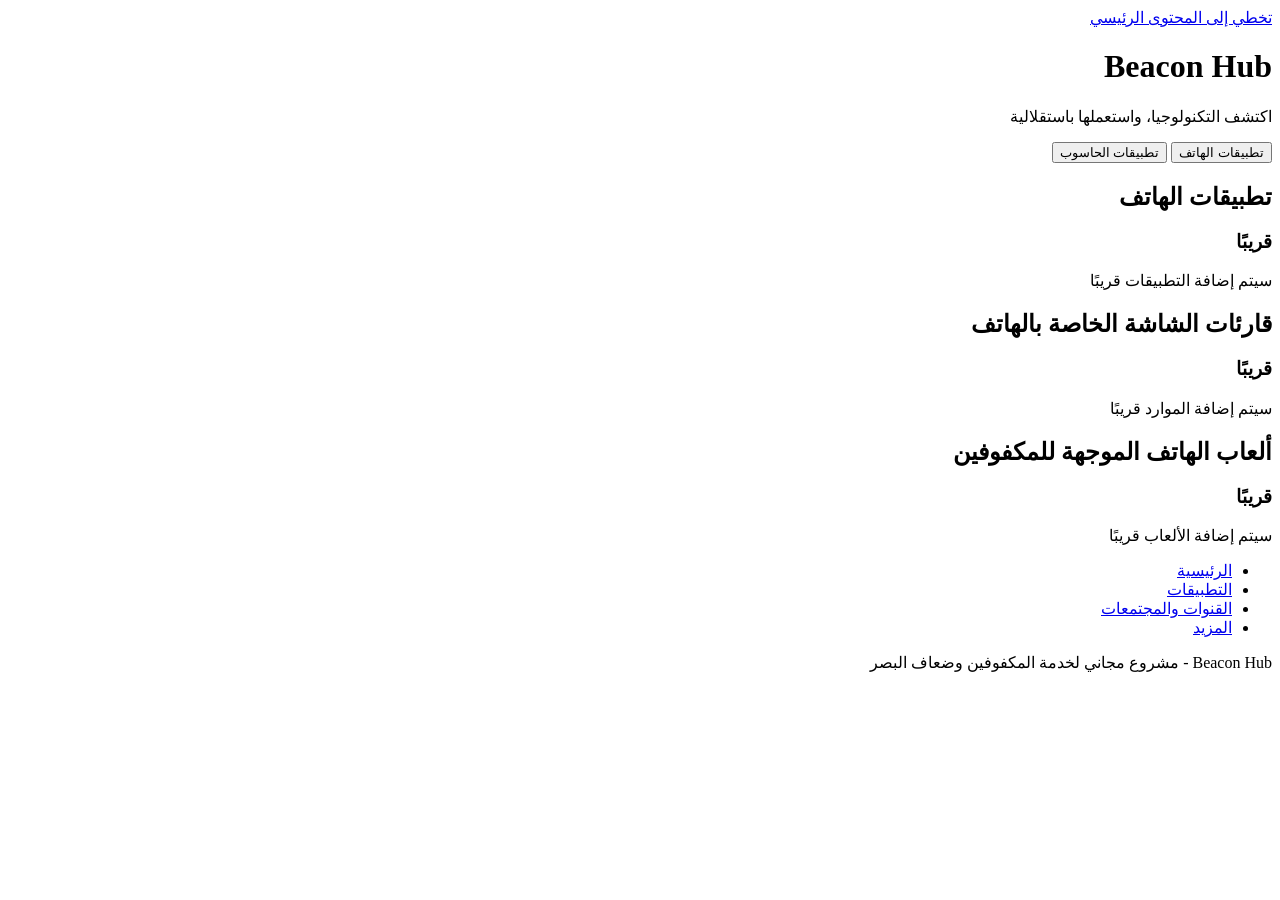
==== apps.html @ 171c3d05 "Add files via upload" ====
<!DOCTYPE html>
<html lang="ar" dir="rtl">
<head>
  <meta charset="UTF-8">
  <meta name="viewport" content="width=device-width, initial-scale=1.0">
  <title>Beacon Hub - التطبيقات</title>
  <link rel="stylesheet" href="css/style.css">
</head>
<body>
  <a href="#main-content" class="skip-link">تخطي إلى المحتوى الرئيسي</a>

  <header class="site-header" role="banner">
    <div class="header-inner">
      <div class="brand">
        <h1 class="site-title">Beacon Hub</h1>
        <p class="site-slogan">اكتشف التكنولوجيا، واستعملها باستقلالية</p>
      </div>
    </div>
  </header>

  <main id="main-content" class="main-content" role="main">
    <section class="tabs-section" aria-label="أقسام التطبيقات حسب الجهاز">
      <div class="tabs" role="tablist" aria-label="تطبيقات الهاتف أو الحاسوب">
        <button type="button" class="tab-btn is-active" role="tab" aria-selected="true" data-tab="phone">تطبيقات الهاتف</button>
        <button type="button" class="tab-btn" role="tab" aria-selected="false" data-tab="pc">تطبيقات الحاسوب</button>
      </div>

      <div class="tab-panel is-active" role="tabpanel" data-tab-panel="phone" aria-labelledby="phone-tab">
        <section class="content-block" aria-labelledby="phone-apps-list-title">
          <header class="block-header">
            <h2 id="phone-apps-list-title" class="block-title">تطبيقات الهاتف</h2>
          </header>
          <div class="card-list" role="list">
            <article class="card" role="listitem">
              <h3 class="card-title">قريبًا</h3>
              <p class="card-text">سيتم إضافة التطبيقات قريبًا</p>
            </article>
          </div>
        </section>

        <section class="content-block" aria-labelledby="phone-sr-title">
          <header class="block-header">
            <h2 id="phone-sr-title" class="block-title">قارئات الشاشة الخاصة بالهاتف</h2>
          </header>
          <div class="card-list" role="list">
            <article class="card" role="listitem">
              <h3 class="card-title">قريبًا</h3>
              <p class="card-text">سيتم إضافة الموارد قريبًا</p>
            </article>
          </div>
        </section>

        <section class="content-block" aria-labelledby="phone-games-list-title">
          <header class="block-header">
            <h2 id="phone-games-list-title" class="block-title">ألعاب الهاتف الموجهة للمكفوفين</h2>
          </header>
          <div class="card-list" role="list">
            <article class="card" role="listitem">
              <h3 class="card-title">قريبًا</h3>
              <p class="card-text">سيتم إضافة الألعاب قريبًا</p>
            </article>
          </div>
        </section>
      </div>

      <div class="tab-panel" role="tabpanel" data-tab-panel="pc" aria-labelledby="pc-tab" hidden>
        <section class="content-block" aria-labelledby="pc-apps-list-title">
          <header class="block-header">
            <h2 id="pc-apps-list-title" class="block-title">تطبيقات الحاسوب</h2>
          </header>
          <div class="card-list" role="list">
            <article class="card" role="listitem">
              <h3 class="card-title">قريبًا</h3>
              <p class="card-text">سيتم إضافة التطبيقات قريبًا</p>
            </article>
          </div>
        </section>

        <section class="content-block" aria-labelledby="pc-sr-title">
          <header class="block-header">
            <h2 id="pc-sr-title" class="block-title">قارئات الشاشة الخاصة بالحاسوب</h2>
          </header>
          <div class="card-list" role="list">
            <article class="card" role="listitem">
              <h3 class="card-title">قريبًا</h3>
              <p class="card-text">سيتم إضافة الموارد قريبًا</p>
            </article>
          </div>
        </section>

        <section class="content-block" aria-labelledby="pc-games-list-title">
          <header class="block-header">
            <h2 id="pc-games-list-title" class="block-title">ألعاب الحاسوب الموجهة للمكفوفين</h2>
          </header>
          <div class="card-list" role="list">
            <article class="card" role="listitem">
              <h3 class="card-title">قريبًا</h3>
              <p class="card-text">سيتم إضافة الألعاب قريبًا</p>
            </article>
          </div>
        </section>
      </div>
    </section>
  </main>

  <nav class="bottom-nav" role="navigation" aria-label="التنقل الرئيسي السفلي">
    <ul class="bottom-nav-list">
      <li class="bottom-nav-item">
        <a href="index.html" class="bottom-nav-link">
          <span class="bottom-nav-text">الرئيسية</span>
        </a>
      </li>
      <li class="bottom-nav-item">
        <a href="apps.html" class="bottom-nav-link is-active" aria-current="page">
          <span class="bottom-nav-text">التطبيقات</span>
        </a>
      </li>
      <li class="bottom-nav-item">
        <a href="channels.html" class="bottom-nav-link">
          <span class="bottom-nav-text">القنوات والمجتمعات</span>
        </a>
      </li>
      <li class="bottom-nav-item">
        <a href="more.html" class="bottom-nav-link">
          <span class="bottom-nav-text">المزيد</span>
        </a>
      </li>
    </ul>
  </nav>

  <footer class="site-footer" role="contentinfo">
    <div class="footer-inner">
      <p class="footer-text">Beacon Hub - مشروع مجاني لخدمة المكفوفين وضعاف البصر</p>
    </div>
  </footer>

  <script src="js/app.js"></script>
</body>
</html>
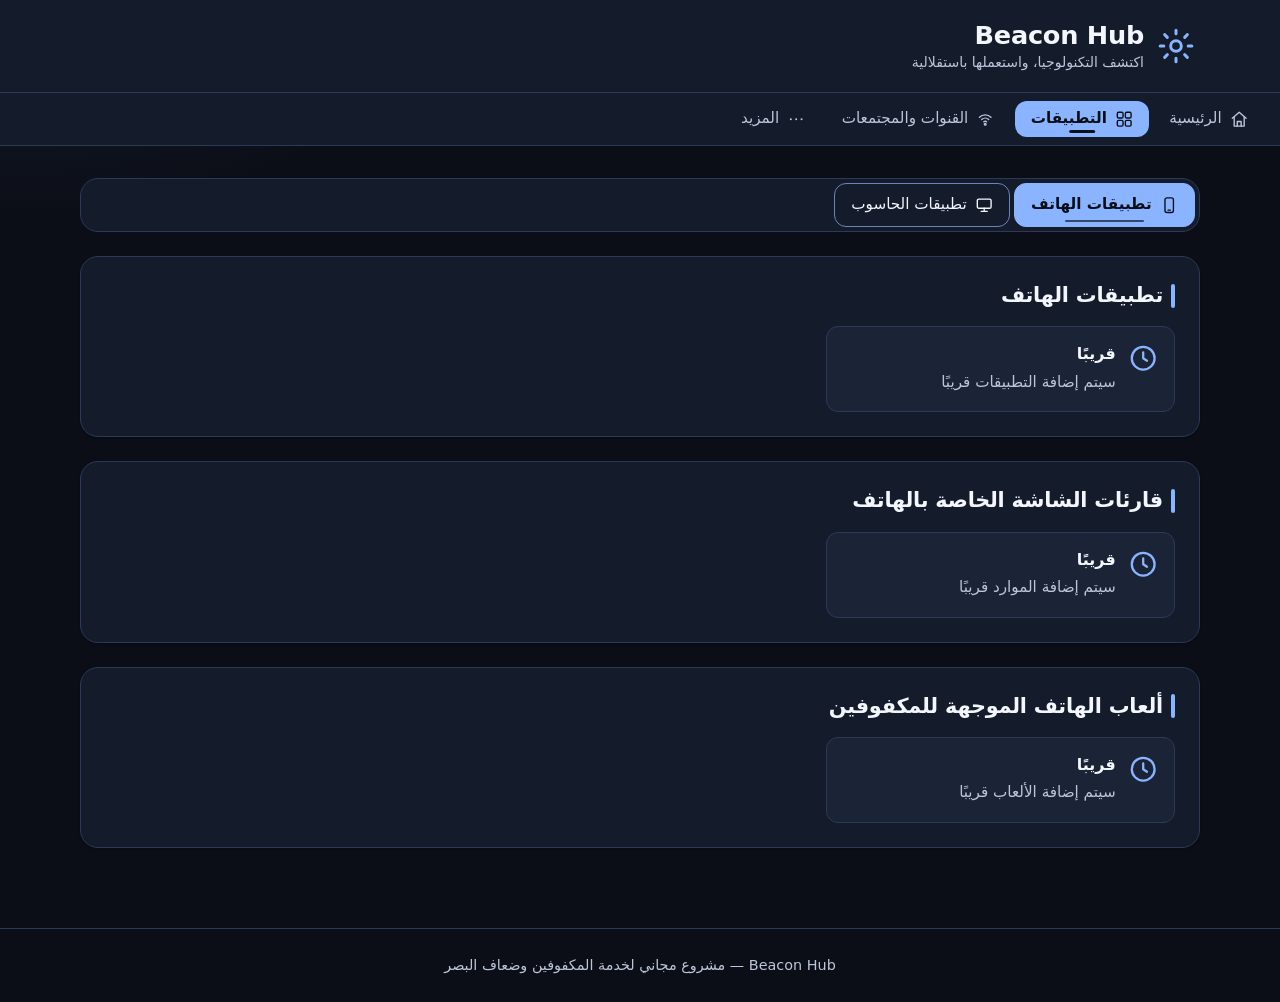
==== commit 23558e62: "Improve design and accessibility" ====
--- a/apps.html
+++ b/apps.html
@@ -3,134 +3,208 @@
 <head>
   <meta charset="UTF-8">
   <meta name="viewport" content="width=device-width, initial-scale=1.0">
+  <meta name="description" content="دليل تطبيقات الهاتف والحاسوب وقارئات الشاشة والألعاب الصوتية الموجهة للمكفوفين وضعاف البصر.">
+  <meta name="theme-color" content="#0b0e17">
   <title>Beacon Hub - التطبيقات</title>
   <link rel="stylesheet" href="css/style.css">
 </head>
 <body>
+  <svg class="icon-sprite" aria-hidden="true" focusable="false">
+    <symbol id="icon-beacon" viewBox="0 0 24 24">
+      <circle cx="12" cy="12" r="3.2"></circle>
+      <path d="M12 2.5v2.2M12 19.3v2.2M2.5 12h2.2M19.3 12h2.2M5.2 5.2l1.6 1.6M17.2 17.2l1.6 1.6M18.8 5.2l-1.6 1.6M6.8 17.2l-1.6 1.6"></path>
+    </symbol>
+    <symbol id="icon-home" viewBox="0 0 24 24">
+      <path d="M3 10.7 12 3l9 7.7"></path>
+      <path d="M5.5 9.5V21h13V9.5"></path>
+      <path d="M9.5 21v-6h5v6"></path>
+    </symbol>
+    <symbol id="icon-apps" viewBox="0 0 24 24">
+      <rect x="3" y="3" width="7.5" height="7.5" rx="1.8"></rect>
+      <rect x="13.5" y="3" width="7.5" height="7.5" rx="1.8"></rect>
+      <rect x="3" y="13.5" width="7.5" height="7.5" rx="1.8"></rect>
+      <rect x="13.5" y="13.5" width="7.5" height="7.5" rx="1.8"></rect>
+    </symbol>
+    <symbol id="icon-channels" viewBox="0 0 24 24">
+      <path d="M4.5 9.5a10.6 10.6 0 0 1 15 0"></path>
+      <path d="M7.5 12.5a6.4 6.4 0 0 1 9 0"></path>
+      <path d="M10.2 15.3a3 3 0 0 1 3.6 0"></path>
+      <circle cx="12" cy="18.6" r="1.1"></circle>
+    </symbol>
+    <symbol id="icon-more" viewBox="0 0 24 24">
+      <path d="M5 12h.01" stroke-width="2.6"></path>
+      <path d="M12 12h.01" stroke-width="2.6"></path>
+      <path d="M19 12h.01" stroke-width="2.6"></path>
+    </symbol>
+    <symbol id="icon-phone" viewBox="0 0 24 24">
+      <rect x="6.5" y="2.5" width="11" height="19" rx="2.5"></rect>
+      <path d="M10.5 18.5h3"></path>
+    </symbol>
+    <symbol id="icon-computer" viewBox="0 0 24 24">
+      <rect x="3" y="4" width="18" height="12" rx="2"></rect>
+      <path d="M8 20h8M12 16v4"></path>
+    </symbol>
+    <symbol id="icon-clock" viewBox="0 0 24 24">
+      <circle cx="12" cy="12" r="9"></circle>
+      <path d="M12 7.5V12l3 2"></path>
+    </symbol>
+  </svg>
+
   <a href="#main-content" class="skip-link">تخطي إلى المحتوى الرئيسي</a>
 
-  <header class="site-header" role="banner">
+  <header class="site-header">
     <div class="header-inner">
-      <div class="brand">
-        <h1 class="site-title">Beacon Hub</h1>
-        <p class="site-slogan">اكتشف التكنولوجيا، واستعملها باستقلالية</p>
-      </div>
+      <a class="brand" href="index.html">
+        <svg class="icon brand-icon" aria-hidden="true" focusable="false"><use href="#icon-beacon"></use></svg>
+        <span class="brand-text">
+          <h1 class="site-title">Beacon Hub</h1>
+          <span class="site-slogan">اكتشف التكنولوجيا، واستعملها باستقلالية</span>
+        </span>
+      </a>
     </div>
   </header>
 
-  <main id="main-content" class="main-content" role="main">
+  <nav class="primary-nav" aria-label="التنقل الرئيسي">
+    <ul class="nav-list">
+      <li class="nav-item">
+        <a href="index.html" class="nav-link">
+          <svg class="icon" aria-hidden="true" focusable="false"><use href="#icon-home"></use></svg>
+          <span class="nav-label">الرئيسية</span>
+        </a>
+      </li>
+      <li class="nav-item">
+        <a href="apps.html" class="nav-link is-active" aria-current="page">
+          <svg class="icon" aria-hidden="true" focusable="false"><use href="#icon-apps"></use></svg>
+          <span class="nav-label">التطبيقات</span>
+        </a>
+      </li>
+      <li class="nav-item">
+        <a href="channels.html" class="nav-link">
+          <svg class="icon" aria-hidden="true" focusable="false"><use href="#icon-channels"></use></svg>
+          <span class="nav-label">القنوات والمجتمعات</span>
+        </a>
+      </li>
+      <li class="nav-item">
+        <a href="more.html" class="nav-link">
+          <svg class="icon" aria-hidden="true" focusable="false"><use href="#icon-more"></use></svg>
+          <span class="nav-label">المزيد</span>
+        </a>
+      </li>
+    </ul>
+  </nav>
+
+  <main id="main-content" class="main-content" tabindex="-1">
     <section class="tabs-section" aria-label="أقسام التطبيقات حسب الجهاز">
-      <div class="tabs" role="tablist" aria-label="تطبيقات الهاتف أو الحاسوب">
-        <button type="button" class="tab-btn is-active" role="tab" aria-selected="true" data-tab="phone">تطبيقات الهاتف</button>
-        <button type="button" class="tab-btn" role="tab" aria-selected="false" data-tab="pc">تطبيقات الحاسوب</button>
+      <div class="segmented" role="tablist" aria-label="اختيار نوع الجهاز">
+        <button type="button" class="segmented-btn" role="tab" id="tab-phone" aria-selected="true" aria-controls="panel-phone" tabindex="0">
+          <svg class="icon" aria-hidden="true" focusable="false"><use href="#icon-phone"></use></svg>
+          <span>تطبيقات الهاتف</span>
+        </button>
+        <button type="button" class="segmented-btn" role="tab" id="tab-pc" aria-selected="false" aria-controls="panel-pc" tabindex="-1">
+          <svg class="icon" aria-hidden="true" focusable="false"><use href="#icon-computer"></use></svg>
+          <span>تطبيقات الحاسوب</span>
+        </button>
       </div>
 
-      <div class="tab-panel is-active" role="tabpanel" data-tab-panel="phone" aria-labelledby="phone-tab">
+      <div class="tab-panel" role="tabpanel" id="panel-phone" aria-labelledby="tab-phone" tabindex="0">
         <section class="content-block" aria-labelledby="phone-apps-list-title">
           <header class="block-header">
             <h2 id="phone-apps-list-title" class="block-title">تطبيقات الهاتف</h2>
           </header>
-          <div class="card-list" role="list">
-            <article class="card" role="listitem">
-              <h3 class="card-title">قريبًا</h3>
-              <p class="card-text">سيتم إضافة التطبيقات قريبًا</p>
-            </article>
-          </div>
+          <ul class="card-list">
+            <li class="card empty-state">
+              <svg class="icon icon--lg empty-icon" aria-hidden="true" focusable="false"><use href="#icon-clock"></use></svg>
+              <div class="empty-body">
+                <h3 class="card-title">قريبًا</h3>
+                <p class="card-text">سيتم إضافة التطبيقات قريبًا</p>
+              </div>
+            </li>
+          </ul>
         </section>
 
         <section class="content-block" aria-labelledby="phone-sr-title">
           <header class="block-header">
             <h2 id="phone-sr-title" class="block-title">قارئات الشاشة الخاصة بالهاتف</h2>
           </header>
-          <div class="card-list" role="list">
-            <article class="card" role="listitem">
-              <h3 class="card-title">قريبًا</h3>
-              <p class="card-text">سيتم إضافة الموارد قريبًا</p>
-            </article>
-          </div>
+          <ul class="card-list">
+            <li class="card empty-state">
+              <svg class="icon icon--lg empty-icon" aria-hidden="true" focusable="false"><use href="#icon-clock"></use></svg>
+              <div class="empty-body">
+                <h3 class="card-title">قريبًا</h3>
+                <p class="card-text">سيتم إضافة الموارد قريبًا</p>
+              </div>
+            </li>
+          </ul>
         </section>
 
         <section class="content-block" aria-labelledby="phone-games-list-title">
           <header class="block-header">
             <h2 id="phone-games-list-title" class="block-title">ألعاب الهاتف الموجهة للمكفوفين</h2>
           </header>
-          <div class="card-list" role="list">
-            <article class="card" role="listitem">
-              <h3 class="card-title">قريبًا</h3>
-              <p class="card-text">سيتم إضافة الألعاب قريبًا</p>
-            </article>
-          </div>
+          <ul class="card-list">
+            <li class="card empty-state">
+              <svg class="icon icon--lg empty-icon" aria-hidden="true" focusable="false"><use href="#icon-clock"></use></svg>
+              <div class="empty-body">
+                <h3 class="card-title">قريبًا</h3>
+                <p class="card-text">سيتم إضافة الألعاب قريبًا</p>
+              </div>
+            </li>
+          </ul>
         </section>
       </div>
 
-      <div class="tab-panel" role="tabpanel" data-tab-panel="pc" aria-labelledby="pc-tab" hidden>
+      <div class="tab-panel" role="tabpanel" id="panel-pc" aria-labelledby="tab-pc" tabindex="0" hidden>
         <section class="content-block" aria-labelledby="pc-apps-list-title">
           <header class="block-header">
             <h2 id="pc-apps-list-title" class="block-title">تطبيقات الحاسوب</h2>
           </header>
-          <div class="card-list" role="list">
-            <article class="card" role="listitem">
-              <h3 class="card-title">قريبًا</h3>
-              <p class="card-text">سيتم إضافة التطبيقات قريبًا</p>
-            </article>
-          </div>
+          <ul class="card-list">
+            <li class="card empty-state">
+              <svg class="icon icon--lg empty-icon" aria-hidden="true" focusable="false"><use href="#icon-clock"></use></svg>
+              <div class="empty-body">
+                <h3 class="card-title">قريبًا</h3>
+                <p class="card-text">سيتم إضافة التطبيقات قريبًا</p>
+              </div>
+            </li>
+          </ul>
         </section>
 
         <section class="content-block" aria-labelledby="pc-sr-title">
           <header class="block-header">
             <h2 id="pc-sr-title" class="block-title">قارئات الشاشة الخاصة بالحاسوب</h2>
           </header>
-          <div class="card-list" role="list">
-            <article class="card" role="listitem">
-              <h3 class="card-title">قريبًا</h3>
-              <p class="card-text">سيتم إضافة الموارد قريبًا</p>
-            </article>
-          </div>
+          <ul class="card-list">
+            <li class="card empty-state">
+              <svg class="icon icon--lg empty-icon" aria-hidden="true" focusable="false"><use href="#icon-clock"></use></svg>
+              <div class="empty-body">
+                <h3 class="card-title">قريبًا</h3>
+                <p class="card-text">سيتم إضافة الموارد قريبًا</p>
+              </div>
+            </li>
+          </ul>
         </section>
 
         <section class="content-block" aria-labelledby="pc-games-list-title">
           <header class="block-header">
             <h2 id="pc-games-list-title" class="block-title">ألعاب الحاسوب الموجهة للمكفوفين</h2>
           </header>
-          <div class="card-list" role="list">
-            <article class="card" role="listitem">
-              <h3 class="card-title">قريبًا</h3>
-              <p class="card-text">سيتم إضافة الألعاب قريبًا</p>
-            </article>
-          </div>
+          <ul class="card-list">
+            <li class="card empty-state">
+              <svg class="icon icon--lg empty-icon" aria-hidden="true" focusable="false"><use href="#icon-clock"></use></svg>
+              <div class="empty-body">
+                <h3 class="card-title">قريبًا</h3>
+                <p class="card-text">سيتم إضافة الألعاب قريبًا</p>
+              </div>
+            </li>
+          </ul>
         </section>
       </div>
     </section>
   </main>
 
-  <nav class="bottom-nav" role="navigation" aria-label="التنقل الرئيسي السفلي">
-    <ul class="bottom-nav-list">
-      <li class="bottom-nav-item">
-        <a href="index.html" class="bottom-nav-link">
-          <span class="bottom-nav-text">الرئيسية</span>
-        </a>
-      </li>
-      <li class="bottom-nav-item">
-        <a href="apps.html" class="bottom-nav-link is-active" aria-current="page">
-          <span class="bottom-nav-text">التطبيقات</span>
-        </a>
-      </li>
-      <li class="bottom-nav-item">
-        <a href="channels.html" class="bottom-nav-link">
-          <span class="bottom-nav-text">القنوات والمجتمعات</span>
-        </a>
-      </li>
-      <li class="bottom-nav-item">
-        <a href="more.html" class="bottom-nav-link">
-          <span class="bottom-nav-text">المزيد</span>
-        </a>
-      </li>
-    </ul>
-  </nav>
-
-  <footer class="site-footer" role="contentinfo">
+  <footer class="site-footer">
     <div class="footer-inner">
-      <p class="footer-text">Beacon Hub - مشروع مجاني لخدمة المكفوفين وضعاف البصر</p>
+      <p class="footer-text">Beacon Hub — مشروع مجاني لخدمة المكفوفين وضعاف البصر</p>
     </div>
   </footer>
 
--- a/css/style.css
+++ b/css/style.css
@@ -0,0 +1,528 @@
+:root {
+  color-scheme: dark;
+
+  --color-bg: #0b0e17;
+  --color-surface: #141b2b;
+  --color-surface-raised: #1b2437;
+  --color-surface-hover: #243049;
+  --color-border: #2c3a57;
+  --color-border-strong: #6b83bd;
+  --color-text: #f3f6fc;
+  --color-text-muted: #bcc6da;
+  --color-accent: #8ab4ff;
+  --color-accent-hover: #a9c8ff;
+  --color-on-accent: #0a0e18;
+  --color-focus: #ffd166;
+
+  --radius-sm: 8px;
+  --radius-md: 12px;
+  --radius-lg: 18px;
+  --radius-pill: 999px;
+
+  --space-1: 0.25rem;
+  --space-2: 0.5rem;
+  --space-3: 0.75rem;
+  --space-4: 1rem;
+  --space-5: 1.5rem;
+  --space-6: 2rem;
+  --space-7: 3rem;
+
+  --shadow-sm: 0 1px 2px rgba(3, 6, 14, 0.35);
+  --shadow-md: 0 18px 40px rgba(3, 6, 14, 0.45);
+
+  --font-sans: system-ui, -apple-system, "Segoe UI", Tahoma, "Noto Sans Arabic", Arial, sans-serif;
+  --transition-fast: 150ms ease;
+}
+
+*,
+*::before,
+*::after {
+  box-sizing: border-box;
+}
+
+html {
+  font-size: 100%;
+  -webkit-text-size-adjust: 100%;
+}
+
+body {
+  margin: 0;
+  min-height: 100vh;
+  font-family: var(--font-sans);
+  color: var(--color-text);
+  line-height: 1.7;
+  background-color: var(--color-bg);
+  background-image:
+    radial-gradient(60rem 30rem at 100% -20%, rgba(84, 122, 196, 0.18), transparent 60%),
+    radial-gradient(50rem 25rem at 0% 0%, rgba(138, 180, 255, 0.08), transparent 55%);
+  background-repeat: no-repeat;
+  padding-bottom: calc(5.5rem + env(safe-area-inset-bottom));
+}
+
+button {
+  font: inherit;
+}
+
+[hidden] {
+  display: none !important;
+}
+
+.visually-hidden {
+  position: absolute !important;
+  width: 1px;
+  height: 1px;
+  padding: 0;
+  margin: -1px;
+  overflow: hidden;
+  clip: rect(0 0 0 0);
+  white-space: nowrap;
+  border: 0;
+}
+
+.icon-sprite {
+  position: absolute;
+  width: 0;
+  height: 0;
+  overflow: hidden;
+}
+
+.icon {
+  display: inline-block;
+  width: 1.15rem;
+  height: 1.15rem;
+  flex-shrink: 0;
+  fill: none;
+  stroke: currentColor;
+  stroke-width: 1.8;
+  stroke-linecap: round;
+  stroke-linejoin: round;
+}
+
+.icon--lg {
+  width: 1.9rem;
+  height: 1.9rem;
+}
+
+:focus-visible {
+  outline: 3px solid var(--color-focus);
+  outline-offset: 2px;
+  border-radius: var(--radius-sm);
+}
+
+main:focus,
+main:focus-visible {
+  outline: none;
+}
+
+.skip-link {
+  position: absolute;
+  inset-inline-start: var(--space-4);
+  top: -6rem;
+  z-index: 100;
+  padding: var(--space-2) var(--space-4);
+  border-radius: var(--radius-sm);
+  background: var(--color-focus);
+  color: var(--color-on-accent);
+  font-weight: 700;
+  text-decoration: none;
+  transition: top var(--transition-fast);
+}
+
+.skip-link:focus {
+  top: var(--space-4);
+}
+
+.site-header {
+  background: var(--color-surface);
+  border-bottom: 1px solid var(--color-border);
+}
+
+.header-inner,
+.nav-list,
+.main-content,
+.footer-inner {
+  width: 100%;
+  max-width: 72rem;
+  margin-inline: auto;
+}
+
+.header-inner {
+  padding: var(--space-4);
+}
+
+.brand {
+  display: inline-flex;
+  align-items: center;
+  gap: var(--space-3);
+  padding: var(--space-1);
+  border-radius: var(--radius-md);
+  color: inherit;
+  text-decoration: none;
+}
+
+.brand-icon {
+  width: 2.5rem;
+  height: 2.5rem;
+  color: var(--color-accent);
+}
+
+.brand-text {
+  display: flex;
+  flex-direction: column;
+  gap: 2px;
+}
+
+.site-title {
+  margin: 0;
+  font-size: clamp(1.25rem, 1rem + 1vw, 1.6rem);
+  line-height: 1.2;
+  letter-spacing: -0.01em;
+}
+
+.site-slogan {
+  color: var(--color-text-muted);
+  font-size: 0.875rem;
+  line-height: 1.4;
+}
+
+.primary-nav {
+  position: fixed;
+  inset-inline: 0;
+  bottom: 0;
+  z-index: 30;
+  background: rgba(20, 27, 43, 0.96);
+  border-top: 1px solid var(--color-border);
+  padding-bottom: env(safe-area-inset-bottom);
+  backdrop-filter: blur(12px);
+}
+
+.nav-list {
+  display: grid;
+  grid-template-columns: repeat(4, 1fr);
+  gap: var(--space-1);
+  margin: 0;
+  padding: var(--space-1) var(--space-2);
+  list-style: none;
+}
+
+.nav-item {
+  display: flex;
+}
+
+.nav-link {
+  position: relative;
+  flex: 1;
+  display: flex;
+  flex-direction: column;
+  align-items: center;
+  justify-content: center;
+  gap: 3px;
+  min-height: 3.5rem;
+  padding: var(--space-1) var(--space-2);
+  border-radius: var(--radius-md);
+  color: var(--color-text-muted);
+  font-size: 0.78rem;
+  line-height: 1.3;
+  text-align: center;
+  text-decoration: none;
+  transition: background-color var(--transition-fast), color var(--transition-fast);
+}
+
+.nav-link:hover {
+  background: var(--color-surface-hover);
+  color: var(--color-text);
+}
+
+.nav-link.is-active {
+  background: rgba(138, 180, 255, 0.14);
+  color: var(--color-accent);
+  font-weight: 700;
+}
+
+.nav-link.is-active::before {
+  content: "";
+  position: absolute;
+  bottom: 4px;
+  left: 50%;
+  width: 1.6rem;
+  height: 3px;
+  border-radius: var(--radius-pill);
+  background: currentColor;
+  transform: translateX(-50%);
+}
+
+.main-content {
+  display: flex;
+  flex-direction: column;
+  gap: var(--space-5);
+  padding: var(--space-5) var(--space-4);
+}
+
+.filter-bar {
+  width: 100%;
+}
+
+.tabs-section {
+  display: flex;
+  flex-direction: column;
+  gap: var(--space-5);
+}
+
+.tab-panel {
+  display: flex;
+  flex-direction: column;
+  gap: var(--space-5);
+}
+
+.segmented {
+  display: flex;
+  flex-wrap: wrap;
+  gap: var(--space-1);
+  padding: var(--space-1);
+  border: 1px solid var(--color-border);
+  border-radius: var(--radius-lg);
+  background: var(--color-surface);
+}
+
+.segmented-btn {
+  position: relative;
+  flex: 1 1 calc(50% - var(--space-1));
+  display: inline-flex;
+  align-items: center;
+  justify-content: center;
+  gap: var(--space-2);
+  min-height: 2.75rem;
+  padding: var(--space-2) var(--space-4);
+  border: 1px solid var(--color-border-strong);
+  border-radius: var(--radius-md);
+  background: transparent;
+  color: var(--color-text);
+  font-size: 0.95rem;
+  cursor: pointer;
+  transition: background-color var(--transition-fast), border-color var(--transition-fast), color var(--transition-fast);
+}
+
+.segmented-btn:hover {
+  background: var(--color-surface-hover);
+}
+
+.segmented-btn[aria-selected="true"],
+.segmented-btn[aria-pressed="true"] {
+  background: var(--color-accent);
+  border-color: var(--color-accent);
+  color: var(--color-on-accent);
+  font-weight: 700;
+}
+
+.segmented-btn[aria-selected="true"]::after,
+.segmented-btn[aria-pressed="true"]::after {
+  content: "";
+  position: absolute;
+  inset-inline: 28%;
+  bottom: 4px;
+  height: 2px;
+  border-radius: var(--radius-pill);
+  background: currentColor;
+  opacity: 0.65;
+}
+
+.content-block {
+  display: flex;
+  flex-direction: column;
+  gap: var(--space-4);
+  padding: var(--space-5);
+  border: 1px solid var(--color-border);
+  border-radius: var(--radius-lg);
+  background: var(--color-surface);
+  box-shadow: var(--shadow-sm);
+}
+
+.block-header {
+  display: flex;
+  align-items: center;
+  justify-content: space-between;
+}
+
+.block-title {
+  display: flex;
+  align-items: center;
+  gap: var(--space-2);
+  margin: 0;
+  font-size: clamp(1.05rem, 1rem + 0.4vw, 1.3rem);
+  line-height: 1.4;
+  letter-spacing: -0.01em;
+}
+
+.block-title::before {
+  content: "";
+  flex-shrink: 0;
+  width: 4px;
+  height: 1.15em;
+  border-radius: var(--radius-pill);
+  background: var(--color-accent);
+}
+
+.card-list {
+  display: grid;
+  grid-template-columns: 1fr;
+  gap: var(--space-3);
+  margin: 0;
+  padding: 0;
+  list-style: none;
+}
+
+.card {
+  display: flex;
+  align-items: flex-start;
+  gap: var(--space-3);
+  padding: var(--space-4);
+  border: 1px solid var(--color-border);
+  border-radius: var(--radius-md);
+  background: var(--color-surface-raised);
+}
+
+.empty-icon {
+  color: var(--color-accent);
+}
+
+.empty-body {
+  display: flex;
+  flex-direction: column;
+  gap: var(--space-1);
+}
+
+.card-title {
+  margin: 0;
+  font-size: 1rem;
+  line-height: 1.4;
+}
+
+.card-text {
+  margin: 0;
+  color: var(--color-text-muted);
+  font-size: 0.95rem;
+}
+
+.block-actions {
+  display: flex;
+}
+
+.text-link {
+  color: var(--color-accent);
+  font-weight: 600;
+  text-decoration: underline;
+  text-underline-offset: 3px;
+  transition: color var(--transition-fast);
+}
+
+.text-link:hover {
+  color: var(--color-accent-hover);
+}
+
+.site-footer {
+  margin-top: var(--space-7);
+  border-top: 1px solid var(--color-border);
+  padding: var(--space-5) var(--space-4);
+}
+
+.footer-inner {
+  text-align: center;
+}
+
+.footer-text {
+  margin: 0;
+  color: var(--color-text-muted);
+  font-size: 0.9rem;
+}
+
+@media (min-width: 640px) {
+  .segmented-btn {
+    flex: 0 1 auto;
+  }
+}
+
+@media (min-width: 800px) {
+  body {
+    padding-bottom: 0;
+  }
+
+  .primary-nav {
+    position: static;
+    border-top: none;
+    border-bottom: 1px solid var(--color-border);
+    background: var(--color-surface);
+    backdrop-filter: none;
+  }
+
+  .nav-list {
+    display: flex;
+    padding: var(--space-2) var(--space-4);
+  }
+
+  .nav-link {
+    flex: 0 1 auto;
+    flex-direction: row;
+    gap: var(--space-2);
+    min-height: auto;
+    padding: var(--space-2) var(--space-4);
+    font-size: 0.95rem;
+  }
+
+  .nav-link.is-active {
+    background: var(--color-accent);
+    color: var(--color-on-accent);
+  }
+
+  .main-content {
+    padding: var(--space-6) var(--space-4);
+  }
+
+  .card-list {
+    grid-template-columns: repeat(2, 1fr);
+  }
+}
+
+@media (min-width: 1080px) {
+  .card-list {
+    grid-template-columns: repeat(3, 1fr);
+  }
+}
+
+@media (prefers-contrast: more) {
+  :root {
+    --color-border: #6b83bd;
+    --color-text-muted: #d6deee;
+  }
+}
+
+@media (prefers-reduced-motion: reduce) {
+  *,
+  *::before,
+  *::after {
+    transition-duration: 0.01ms !important;
+    animation-duration: 0.01ms !important;
+    scroll-behavior: auto !important;
+  }
+}
+
+@media (forced-colors: active) {
+  .segmented-btn,
+  .card,
+  .content-block,
+  .nav-link,
+  .text-link {
+    border-color: ButtonText;
+  }
+
+  .segmented-btn[aria-selected="true"],
+  .segmented-btn[aria-pressed="true"],
+  .nav-link.is-active {
+    forced-color-adjust: none;
+    background: Highlight;
+    color: HighlightText;
+  }
+
+  :focus-visible {
+    outline-color: Highlight;
+  }
+}
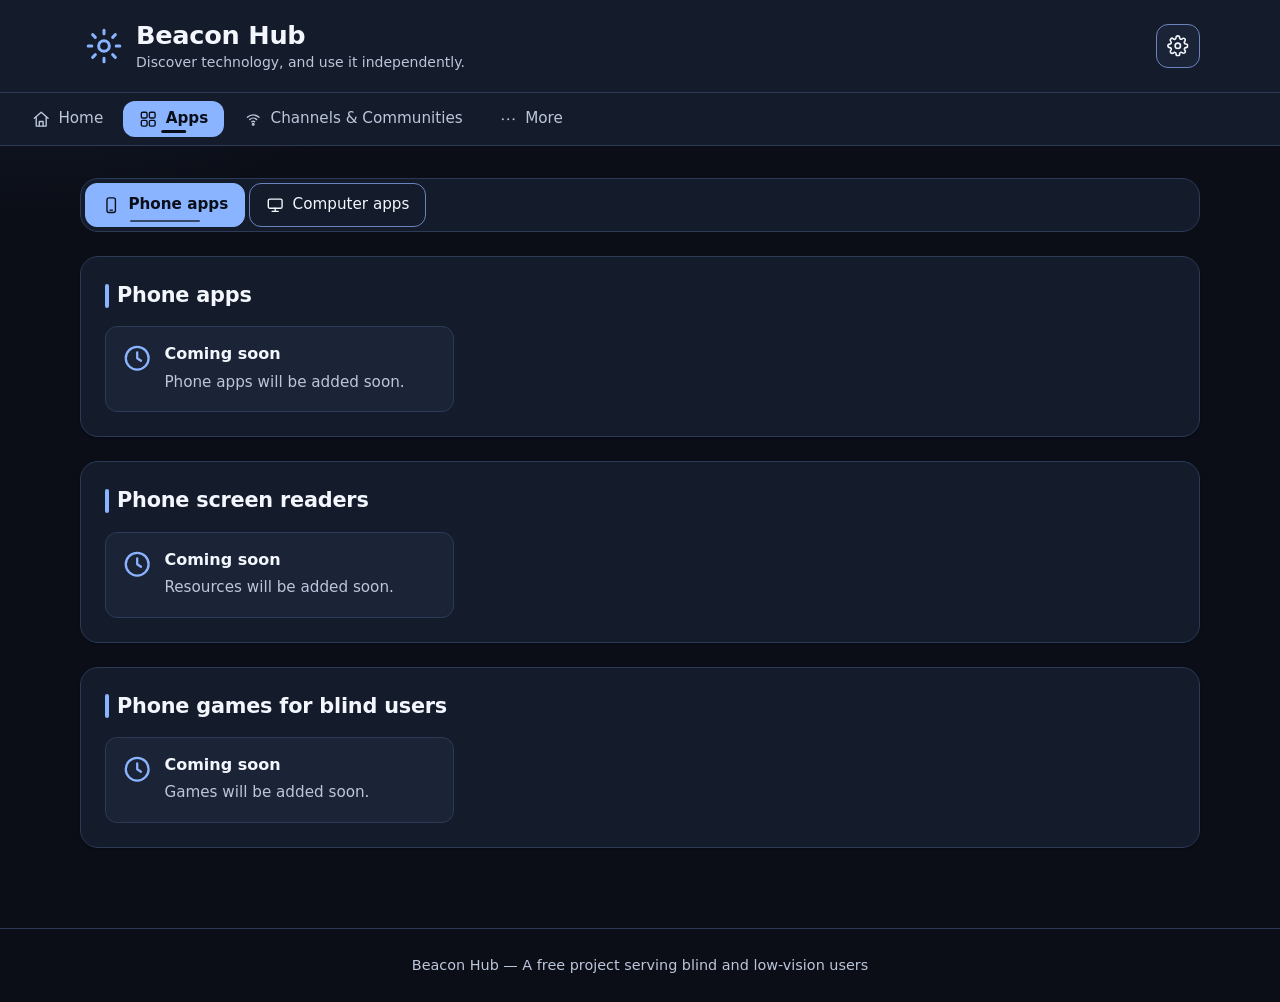
==== commit 1dad2a03: "Add settings icon and multilingual support" ====
--- a/apps.html
+++ b/apps.html
@@ -1,11 +1,11 @@
 <!DOCTYPE html>
-<html lang="ar" dir="rtl">
+<html lang="en" dir="ltr">
 <head>
   <meta charset="UTF-8">
   <meta name="viewport" content="width=device-width, initial-scale=1.0">
-  <meta name="description" content="دليل تطبيقات الهاتف والحاسوب وقارئات الشاشة والألعاب الصوتية الموجهة للمكفوفين وضعاف البصر.">
+  <meta name="description" data-i18n-content="apps.description" content="A directory of phone and computer apps, screen readers, and audio games for blind and low-vision users.">
   <meta name="theme-color" content="#0b0e17">
-  <title>Beacon Hub - التطبيقات</title>
+  <title data-i18n="apps.title">Beacon Hub - Apps</title>
   <link rel="stylesheet" href="css/style.css">
 </head>
 <body>
@@ -36,6 +36,10 @@
       <path d="M12 12h.01" stroke-width="2.6"></path>
       <path d="M19 12h.01" stroke-width="2.6"></path>
     </symbol>
+    <symbol id="icon-settings" viewBox="0 0 24 24">
+      <circle cx="12" cy="12" r="3"></circle>
+      <path d="M19.4 15a1.65 1.65 0 0 0 .33 1.82l.06.06a2 2 0 1 1-2.83 2.83l-.06-.06a1.65 1.65 0 0 0-1.82-.33 1.65 1.65 0 0 0-1 1.51V21a2 2 0 1 1-4 0v-.09a1.65 1.65 0 0 0-1.08-1.51 1.65 1.65 0 0 0-1.82.33l-.06.06a2 2 0 1 1-2.83-2.83l.06-.06a1.65 1.65 0 0 0 .33-1.82 1.65 1.65 0 0 0-1.51-1H3a2 2 0 1 1 0-4h.09a1.65 1.65 0 0 0 1.51-1.08 1.65 1.65 0 0 0-.33-1.82l-.06-.06a2 2 0 1 1 2.83-2.83l.06.06a1.65 1.65 0 0 0 1.82.33H9a1.65 1.65 0 0 0 1-1.51V3a2 2 0 1 1 4 0v.09a1.65 1.65 0 0 0 1 1.51 1.65 1.65 0 0 0 1.82-.33l.06-.06a2 2 0 1 1 2.83 2.83l-.06.06a1.65 1.65 0 0 0-.33 1.82V9a1.65 1.65 0 0 0 1.51 1H21a2 2 0 1 1 0 4h-.09a1.65 1.65 0 0 0-1.51 1Z"></path>
+    </symbol>
     <symbol id="icon-phone" viewBox="0 0 24 24">
       <rect x="6.5" y="2.5" width="11" height="19" rx="2.5"></rect>
       <path d="M10.5 18.5h3"></path>
@@ -50,7 +54,7 @@
     </symbol>
   </svg>
 
-  <a href="#main-content" class="skip-link">تخطي إلى المحتوى الرئيسي</a>
+  <a href="#main-content" class="skip-link" data-i18n="skip">Skip to main content</a>
 
   <header class="site-header">
     <div class="header-inner">
@@ -58,65 +62,90 @@
         <svg class="icon brand-icon" aria-hidden="true" focusable="false"><use href="#icon-beacon"></use></svg>
         <span class="brand-text">
           <h1 class="site-title">Beacon Hub</h1>
-          <span class="site-slogan">اكتشف التكنولوجيا، واستعملها باستقلالية</span>
+          <span class="site-slogan" data-i18n="brand.slogan">Discover technology, and use it independently.</span>
         </span>
       </a>
+
+      <div class="header-actions">
+        <button type="button" class="icon-button" id="settings-button" aria-expanded="false" aria-controls="settings-panel">
+          <svg class="icon" aria-hidden="true" focusable="false"><use href="#icon-settings"></use></svg>
+          <span class="visually-hidden" data-i18n="settings.label">Settings</span>
+        </button>
+
+        <div class="settings-panel" id="settings-panel" hidden>
+          <fieldset class="settings-group">
+            <legend data-i18n="settings.language">Language</legend>
+            <label class="settings-option">
+              <input type="radio" name="language" value="en" checked>
+              <span lang="en">English</span>
+            </label>
+            <label class="settings-option">
+              <input type="radio" name="language" value="ar">
+              <span lang="ar">العربية</span>
+            </label>
+            <label class="settings-option">
+              <input type="radio" name="language" value="fr">
+              <span lang="fr">Français</span>
+            </label>
+          </fieldset>
+        </div>
+      </div>
     </div>
   </header>
 
-  <nav class="primary-nav" aria-label="التنقل الرئيسي">
+  <nav class="primary-nav" aria-label="Primary navigation" data-i18n-aria-label="nav.label">
     <ul class="nav-list">
       <li class="nav-item">
         <a href="index.html" class="nav-link">
           <svg class="icon" aria-hidden="true" focusable="false"><use href="#icon-home"></use></svg>
-          <span class="nav-label">الرئيسية</span>
+          <span class="nav-label" data-i18n="nav.home">Home</span>
         </a>
       </li>
       <li class="nav-item">
         <a href="apps.html" class="nav-link is-active" aria-current="page">
           <svg class="icon" aria-hidden="true" focusable="false"><use href="#icon-apps"></use></svg>
-          <span class="nav-label">التطبيقات</span>
+          <span class="nav-label" data-i18n="nav.apps">Apps</span>
         </a>
       </li>
       <li class="nav-item">
         <a href="channels.html" class="nav-link">
           <svg class="icon" aria-hidden="true" focusable="false"><use href="#icon-channels"></use></svg>
-          <span class="nav-label">القنوات والمجتمعات</span>
+          <span class="nav-label" data-i18n="nav.channels">Channels &amp; Communities</span>
         </a>
       </li>
       <li class="nav-item">
         <a href="more.html" class="nav-link">
           <svg class="icon" aria-hidden="true" focusable="false"><use href="#icon-more"></use></svg>
-          <span class="nav-label">المزيد</span>
+          <span class="nav-label" data-i18n="nav.more">More</span>
         </a>
       </li>
     </ul>
   </nav>
 
   <main id="main-content" class="main-content" tabindex="-1">
-    <section class="tabs-section" aria-label="أقسام التطبيقات حسب الجهاز">
-      <div class="segmented" role="tablist" aria-label="اختيار نوع الجهاز">
+    <section class="tabs-section" aria-label="Apps by device" data-i18n-aria-label="apps.sectionLabel">
+      <div class="segmented" role="tablist" aria-label="Choose device type" data-i18n-aria-label="apps.tablistLabel">
         <button type="button" class="segmented-btn" role="tab" id="tab-phone" aria-selected="true" aria-controls="panel-phone" tabindex="0">
           <svg class="icon" aria-hidden="true" focusable="false"><use href="#icon-phone"></use></svg>
-          <span>تطبيقات الهاتف</span>
+          <span data-i18n="apps.tab.phone">Phone apps</span>
         </button>
         <button type="button" class="segmented-btn" role="tab" id="tab-pc" aria-selected="false" aria-controls="panel-pc" tabindex="-1">
           <svg class="icon" aria-hidden="true" focusable="false"><use href="#icon-computer"></use></svg>
-          <span>تطبيقات الحاسوب</span>
+          <span data-i18n="apps.tab.pc">Computer apps</span>
         </button>
       </div>
 
       <div class="tab-panel" role="tabpanel" id="panel-phone" aria-labelledby="tab-phone" tabindex="0">
         <section class="content-block" aria-labelledby="phone-apps-list-title">
           <header class="block-header">
-            <h2 id="phone-apps-list-title" class="block-title">تطبيقات الهاتف</h2>
-          </header>
-          <ul class="card-list">
-            <li class="card empty-state">
-              <svg class="icon icon--lg empty-icon" aria-hidden="true" focusable="false"><use href="#icon-clock"></use></svg>
-              <div class="empty-body">
-                <h3 class="card-title">قريبًا</h3>
-                <p class="card-text">سيتم إضافة التطبيقات قريبًا</p>
+            <h2 id="phone-apps-list-title" class="block-title" data-i18n="block.phoneApps">Phone apps</h2>
+          </header>
+          <ul class="card-list">
+            <li class="card empty-state">
+              <svg class="icon icon--lg empty-icon" aria-hidden="true" focusable="false"><use href="#icon-clock"></use></svg>
+              <div class="empty-body">
+                <h3 class="card-title" data-i18n="common.comingSoon">Coming soon</h3>
+                <p class="card-text" data-i18n="block.phoneApps.text">Phone apps will be added soon.</p>
               </div>
             </li>
           </ul>
@@ -124,14 +153,14 @@
 
         <section class="content-block" aria-labelledby="phone-sr-title">
           <header class="block-header">
-            <h2 id="phone-sr-title" class="block-title">قارئات الشاشة الخاصة بالهاتف</h2>
-          </header>
-          <ul class="card-list">
-            <li class="card empty-state">
-              <svg class="icon icon--lg empty-icon" aria-hidden="true" focusable="false"><use href="#icon-clock"></use></svg>
-              <div class="empty-body">
-                <h3 class="card-title">قريبًا</h3>
-                <p class="card-text">سيتم إضافة الموارد قريبًا</p>
+            <h2 id="phone-sr-title" class="block-title" data-i18n="block.phoneScreenReaders">Phone screen readers</h2>
+          </header>
+          <ul class="card-list">
+            <li class="card empty-state">
+              <svg class="icon icon--lg empty-icon" aria-hidden="true" focusable="false"><use href="#icon-clock"></use></svg>
+              <div class="empty-body">
+                <h3 class="card-title" data-i18n="common.comingSoon">Coming soon</h3>
+                <p class="card-text" data-i18n="block.phoneScreenReaders.text">Resources will be added soon.</p>
               </div>
             </li>
           </ul>
@@ -139,14 +168,14 @@
 
         <section class="content-block" aria-labelledby="phone-games-list-title">
           <header class="block-header">
-            <h2 id="phone-games-list-title" class="block-title">ألعاب الهاتف الموجهة للمكفوفين</h2>
-          </header>
-          <ul class="card-list">
-            <li class="card empty-state">
-              <svg class="icon icon--lg empty-icon" aria-hidden="true" focusable="false"><use href="#icon-clock"></use></svg>
-              <div class="empty-body">
-                <h3 class="card-title">قريبًا</h3>
-                <p class="card-text">سيتم إضافة الألعاب قريبًا</p>
+            <h2 id="phone-games-list-title" class="block-title" data-i18n="block.phoneGames">Phone games for blind users</h2>
+          </header>
+          <ul class="card-list">
+            <li class="card empty-state">
+              <svg class="icon icon--lg empty-icon" aria-hidden="true" focusable="false"><use href="#icon-clock"></use></svg>
+              <div class="empty-body">
+                <h3 class="card-title" data-i18n="common.comingSoon">Coming soon</h3>
+                <p class="card-text" data-i18n="block.phoneGames.text">Games will be added soon.</p>
               </div>
             </li>
           </ul>
@@ -156,14 +185,14 @@
       <div class="tab-panel" role="tabpanel" id="panel-pc" aria-labelledby="tab-pc" tabindex="0" hidden>
         <section class="content-block" aria-labelledby="pc-apps-list-title">
           <header class="block-header">
-            <h2 id="pc-apps-list-title" class="block-title">تطبيقات الحاسوب</h2>
-          </header>
-          <ul class="card-list">
-            <li class="card empty-state">
-              <svg class="icon icon--lg empty-icon" aria-hidden="true" focusable="false"><use href="#icon-clock"></use></svg>
-              <div class="empty-body">
-                <h3 class="card-title">قريبًا</h3>
-                <p class="card-text">سيتم إضافة التطبيقات قريبًا</p>
+            <h2 id="pc-apps-list-title" class="block-title" data-i18n="block.pcApps">Computer apps</h2>
+          </header>
+          <ul class="card-list">
+            <li class="card empty-state">
+              <svg class="icon icon--lg empty-icon" aria-hidden="true" focusable="false"><use href="#icon-clock"></use></svg>
+              <div class="empty-body">
+                <h3 class="card-title" data-i18n="common.comingSoon">Coming soon</h3>
+                <p class="card-text" data-i18n="block.pcApps.text">Computer apps will be added soon.</p>
               </div>
             </li>
           </ul>
@@ -171,14 +200,14 @@
 
         <section class="content-block" aria-labelledby="pc-sr-title">
           <header class="block-header">
-            <h2 id="pc-sr-title" class="block-title">قارئات الشاشة الخاصة بالحاسوب</h2>
-          </header>
-          <ul class="card-list">
-            <li class="card empty-state">
-              <svg class="icon icon--lg empty-icon" aria-hidden="true" focusable="false"><use href="#icon-clock"></use></svg>
-              <div class="empty-body">
-                <h3 class="card-title">قريبًا</h3>
-                <p class="card-text">سيتم إضافة الموارد قريبًا</p>
+            <h2 id="pc-sr-title" class="block-title" data-i18n="block.pcScreenReaders">Computer screen readers</h2>
+          </header>
+          <ul class="card-list">
+            <li class="card empty-state">
+              <svg class="icon icon--lg empty-icon" aria-hidden="true" focusable="false"><use href="#icon-clock"></use></svg>
+              <div class="empty-body">
+                <h3 class="card-title" data-i18n="common.comingSoon">Coming soon</h3>
+                <p class="card-text" data-i18n="block.pcScreenReaders.text">Resources will be added soon.</p>
               </div>
             </li>
           </ul>
@@ -186,14 +215,14 @@
 
         <section class="content-block" aria-labelledby="pc-games-list-title">
           <header class="block-header">
-            <h2 id="pc-games-list-title" class="block-title">ألعاب الحاسوب الموجهة للمكفوفين</h2>
-          </header>
-          <ul class="card-list">
-            <li class="card empty-state">
-              <svg class="icon icon--lg empty-icon" aria-hidden="true" focusable="false"><use href="#icon-clock"></use></svg>
-              <div class="empty-body">
-                <h3 class="card-title">قريبًا</h3>
-                <p class="card-text">سيتم إضافة الألعاب قريبًا</p>
+            <h2 id="pc-games-list-title" class="block-title" data-i18n="block.pcGames">Computer games for blind users</h2>
+          </header>
+          <ul class="card-list">
+            <li class="card empty-state">
+              <svg class="icon icon--lg empty-icon" aria-hidden="true" focusable="false"><use href="#icon-clock"></use></svg>
+              <div class="empty-body">
+                <h3 class="card-title" data-i18n="common.comingSoon">Coming soon</h3>
+                <p class="card-text" data-i18n="block.pcGames.text">Games will be added soon.</p>
               </div>
             </li>
           </ul>
@@ -204,10 +233,11 @@
 
   <footer class="site-footer">
     <div class="footer-inner">
-      <p class="footer-text">Beacon Hub — مشروع مجاني لخدمة المكفوفين وضعاف البصر</p>
+      <p class="footer-text" data-i18n="footer">Beacon Hub — A free project serving blind and low-vision users</p>
     </div>
   </footer>
 
+  <script src="js/i18n.js"></script>
   <script src="js/app.js"></script>
 </body>
 </html>
--- a/css/style.css
+++ b/css/style.css
@@ -133,6 +133,8 @@
 }
 
 .site-header {
+  position: relative;
+  z-index: 40;
   background: var(--color-surface);
   border-bottom: 1px solid var(--color-border);
 }
@@ -147,6 +149,10 @@
 }
 
 .header-inner {
+  display: flex;
+  align-items: center;
+  justify-content: space-between;
+  gap: var(--space-4);
   padding: var(--space-4);
 }
 
@@ -154,6 +160,7 @@
   display: inline-flex;
   align-items: center;
   gap: var(--space-3);
+  min-width: 0;
   padding: var(--space-1);
   border-radius: var(--radius-md);
   color: inherit;
@@ -169,6 +176,7 @@
 .brand-text {
   display: flex;
   flex-direction: column;
+  min-width: 0;
   gap: 2px;
 }
 
@@ -183,6 +191,89 @@
   color: var(--color-text-muted);
   font-size: 0.875rem;
   line-height: 1.4;
+}
+
+.header-actions {
+  position: relative;
+  display: flex;
+  flex-shrink: 0;
+  align-items: center;
+}
+
+.icon-button {
+  display: inline-flex;
+  align-items: center;
+  justify-content: center;
+  width: 2.75rem;
+  height: 2.75rem;
+  padding: 0;
+  border: 1px solid var(--color-border-strong);
+  border-radius: var(--radius-md);
+  background: var(--color-surface-raised);
+  color: var(--color-text);
+  cursor: pointer;
+  transition: background-color var(--transition-fast), border-color var(--transition-fast), color var(--transition-fast);
+}
+
+.icon-button .icon {
+  width: 1.35rem;
+  height: 1.35rem;
+}
+
+.icon-button:hover {
+  background: var(--color-surface-hover);
+}
+
+.icon-button[aria-expanded="true"] {
+  background: var(--color-accent);
+  border-color: var(--color-accent);
+  color: var(--color-on-accent);
+}
+
+.settings-panel {
+  position: absolute;
+  top: calc(100% + var(--space-2));
+  inset-inline-end: 0;
+  z-index: 50;
+  width: min(18rem, calc(100vw - 2rem));
+  padding: var(--space-4);
+  border: 1px solid var(--color-border-strong);
+  border-radius: var(--radius-md);
+  background: var(--color-surface-raised);
+  box-shadow: var(--shadow-md);
+}
+
+.settings-group {
+  margin: 0;
+  padding: 0;
+  border: 0;
+}
+
+.settings-group legend {
+  margin-bottom: var(--space-2);
+  padding: 0;
+  font-size: 0.95rem;
+  font-weight: 700;
+}
+
+.settings-option {
+  display: flex;
+  align-items: center;
+  gap: var(--space-2);
+  padding: var(--space-2) var(--space-3);
+  border-radius: var(--radius-sm);
+  cursor: pointer;
+}
+
+.settings-option:hover {
+  background: var(--color-surface-hover);
+}
+
+.settings-option input {
+  width: 1.1rem;
+  height: 1.1rem;
+  margin: 0;
+  accent-color: var(--color-accent);
 }
 
 .primary-nav {
@@ -510,13 +601,16 @@
   .card,
   .content-block,
   .nav-link,
-  .text-link {
+  .text-link,
+  .icon-button,
+  .settings-panel {
     border-color: ButtonText;
   }
 
   .segmented-btn[aria-selected="true"],
   .segmented-btn[aria-pressed="true"],
-  .nav-link.is-active {
+  .nav-link.is-active,
+  .icon-button[aria-expanded="true"] {
     forced-color-adjust: none;
     background: Highlight;
     color: HighlightText;
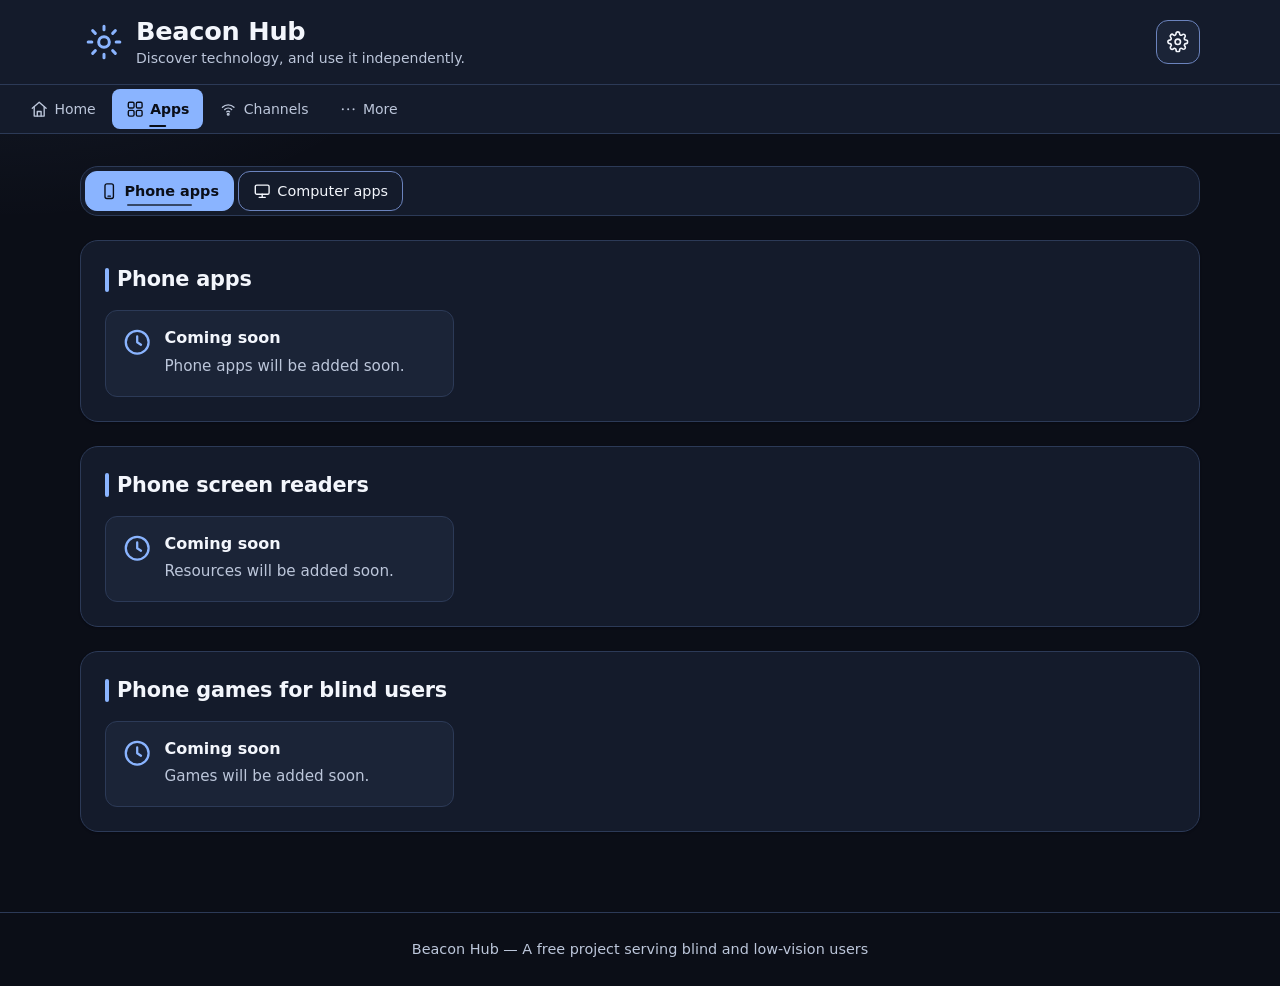
==== commit 9183c62d: "Polish settings panel and responsive navigation" ====
--- a/apps.html
+++ b/apps.html
@@ -6,7 +6,7 @@
   <meta name="description" data-i18n-content="apps.description" content="A directory of phone and computer apps, screen readers, and audio games for blind and low-vision users.">
   <meta name="theme-color" content="#0b0e17">
   <title data-i18n="apps.title">Beacon Hub - Apps</title>
-  <link rel="stylesheet" href="css/style.css">
+  <link rel="stylesheet" href="css/style.css?v=4">
 </head>
 <body>
   <svg class="icon-sprite" aria-hidden="true" focusable="false">
@@ -73,6 +73,7 @@
         </button>
 
         <div class="settings-panel" id="settings-panel" hidden>
+          <h2 class="settings-title" data-i18n="settings.label">Settings</h2>
           <fieldset class="settings-group">
             <legend data-i18n="settings.language">Language</legend>
             <label class="settings-option">
@@ -237,7 +238,7 @@
     </div>
   </footer>
 
-  <script src="js/i18n.js"></script>
-  <script src="js/app.js"></script>
+  <script src="js/i18n.js?v=4"></script>
+  <script src="js/app.js?v=4"></script>
 </body>
 </html>
--- a/css/style.css
+++ b/css/style.css
@@ -56,7 +56,7 @@
     radial-gradient(60rem 30rem at 100% -20%, rgba(84, 122, 196, 0.18), transparent 60%),
     radial-gradient(50rem 25rem at 0% 0%, rgba(138, 180, 255, 0.08), transparent 55%);
   background-repeat: no-repeat;
-  padding-bottom: calc(5.5rem + env(safe-area-inset-bottom));
+  padding-bottom: calc(4.25rem + env(safe-area-inset-bottom));
 }
 
 button {
@@ -153,7 +153,7 @@
   align-items: center;
   justify-content: space-between;
   gap: var(--space-4);
-  padding: var(--space-4);
+  padding: var(--space-3) var(--space-4);
 }
 
 .brand {
@@ -232,15 +232,40 @@
 
 .settings-panel {
   position: absolute;
-  top: calc(100% + var(--space-2));
+  top: calc(100% + 10px);
   inset-inline-end: 0;
-  z-index: 50;
-  width: min(18rem, calc(100vw - 2rem));
+  z-index: 60;
+  width: min(17rem, calc(100vw - 1.5rem));
+  max-height: calc(100vh - 6rem);
+  overflow-y: auto;
   padding: var(--space-4);
   border: 1px solid var(--color-border-strong);
-  border-radius: var(--radius-md);
+  border-radius: var(--radius-lg);
   background: var(--color-surface-raised);
   box-shadow: var(--shadow-md);
+  animation: settings-in 160ms ease-out;
+}
+
+.settings-panel[hidden] {
+  display: none;
+}
+
+@keyframes settings-in {
+  from {
+    opacity: 0;
+    transform: translateY(-6px);
+  }
+  to {
+    opacity: 1;
+    transform: translateY(0);
+  }
+}
+
+.settings-title {
+  margin: 0 0 var(--space-3);
+  font-size: 1rem;
+  line-height: 1.3;
+  letter-spacing: -0.01em;
 }
 
 .settings-group {
@@ -252,20 +277,26 @@
 .settings-group legend {
   margin-bottom: var(--space-2);
   padding: 0;
-  font-size: 0.95rem;
-  font-weight: 700;
+  color: var(--color-text-muted);
+  font-size: 0.8rem;
+  font-weight: 600;
+  letter-spacing: 0.04em;
+  text-transform: uppercase;
 }
 
 .settings-option {
   display: flex;
   align-items: center;
-  gap: var(--space-2);
+  gap: var(--space-3);
+  min-height: 2.5rem;
   padding: var(--space-2) var(--space-3);
   border-radius: var(--radius-sm);
   cursor: pointer;
-}
-
-.settings-option:hover {
+  transition: background-color var(--transition-fast);
+}
+
+.settings-option:hover,
+.settings-option:focus-within {
   background: var(--color-surface-hover);
 }
 
@@ -274,6 +305,10 @@
   height: 1.1rem;
   margin: 0;
   accent-color: var(--color-accent);
+}
+
+.settings-option input:checked + span {
+  font-weight: 600;
 }
 
 .primary-nav {
@@ -290,9 +325,9 @@
 .nav-list {
   display: grid;
   grid-template-columns: repeat(4, 1fr);
-  gap: var(--space-1);
-  margin: 0;
-  padding: var(--space-1) var(--space-2);
+  gap: 2px;
+  margin: 0;
+  padding: 4px var(--space-2) 6px;
   list-style: none;
 }
 
@@ -307,16 +342,21 @@
   flex-direction: column;
   align-items: center;
   justify-content: center;
-  gap: 3px;
-  min-height: 3.5rem;
-  padding: var(--space-1) var(--space-2);
-  border-radius: var(--radius-md);
+  gap: 2px;
+  min-height: 2.75rem;
+  padding: 3px 4px;
+  border-radius: var(--radius-sm);
   color: var(--color-text-muted);
-  font-size: 0.78rem;
-  line-height: 1.3;
+  font-size: clamp(0.68rem, 0.64rem + 0.2vw, 0.75rem);
+  line-height: 1.25;
   text-align: center;
   text-decoration: none;
   transition: background-color var(--transition-fast), color var(--transition-fast);
+}
+
+.nav-link .icon {
+  width: 1.05rem;
+  height: 1.05rem;
 }
 
 .nav-link:hover {
@@ -333,10 +373,10 @@
 .nav-link.is-active::before {
   content: "";
   position: absolute;
-  bottom: 4px;
+  bottom: 2px;
   left: 50%;
-  width: 1.6rem;
-  height: 3px;
+  width: 1.1rem;
+  height: 2px;
   border-radius: var(--radius-pill);
   background: currentColor;
   transform: translateX(-50%);
@@ -381,14 +421,14 @@
   display: inline-flex;
   align-items: center;
   justify-content: center;
-  gap: var(--space-2);
-  min-height: 2.75rem;
-  padding: var(--space-2) var(--space-4);
+  gap: 6px;
+  min-height: 2.5rem;
+  padding: 6px 14px;
   border: 1px solid var(--color-border-strong);
   border-radius: var(--radius-md);
   background: transparent;
   color: var(--color-text);
-  font-size: 0.95rem;
+  font-size: 0.9rem;
   cursor: pointer;
   transition: background-color var(--transition-fast), border-color var(--transition-fast), color var(--transition-fast);
 }
@@ -526,6 +566,17 @@
   font-size: 0.9rem;
 }
 
+@media (max-width: 480px) {
+  .site-slogan {
+    display: none;
+  }
+
+  .brand-icon {
+    width: 2.25rem;
+    height: 2.25rem;
+  }
+}
+
 @media (min-width: 640px) {
   .segmented-btn {
     flex: 0 1 auto;
@@ -547,16 +598,22 @@
 
   .nav-list {
     display: flex;
-    padding: var(--space-2) var(--space-4);
+    gap: 2px;
+    padding: 4px var(--space-4);
   }
 
   .nav-link {
     flex: 0 1 auto;
     flex-direction: row;
-    gap: var(--space-2);
-    min-height: auto;
-    padding: var(--space-2) var(--space-4);
-    font-size: 0.95rem;
+    gap: 6px;
+    min-height: 2.5rem;
+    padding: 6px 14px;
+    font-size: 0.875rem;
+  }
+
+  .nav-link .icon {
+    width: 1.15rem;
+    height: 1.15rem;
   }
 
   .nav-link.is-active {
